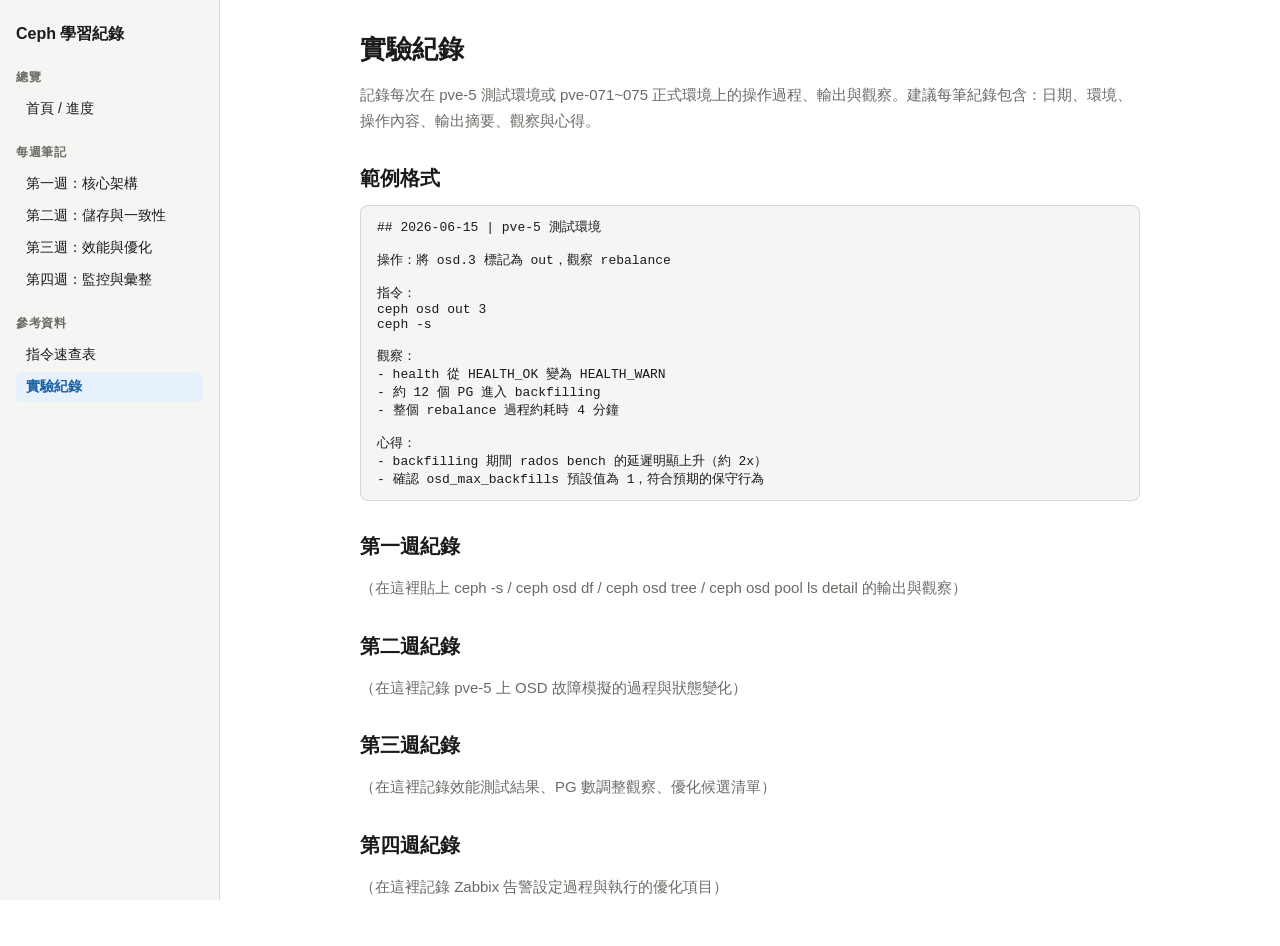
==== lab-log.html @ 33d5a0a0 "Initial commit: Ceph 學習紀錄網站" ====
<!DOCTYPE html>
<html lang="zh-Hant">
<head>
<meta charset="UTF-8">
<meta name="viewport" content="width=device-width, initial-scale=1.0">
<title>實驗紀錄 | Ceph 學習紀錄</title>
<link rel="stylesheet" href="style.css">
</head>
<body>

<aside class="sidebar">
  <h1>Ceph 學習紀錄</h1>
  <nav>
    <ul>
      <li class="group-title">總覽</li>
      <li><a href="index.html">首頁 / 進度</a></li>
      <li class="group-title">每週筆記</li>
      <li><a href="notes/week1.html">第一週：核心架構</a></li>
      <li><a href="notes/week2.html">第二週：儲存與一致性</a></li>
      <li><a href="notes/week3.html">第三週：效能與優化</a></li>
      <li><a href="notes/week4.html">第四週：監控與彙整</a></li>
      <li class="group-title">參考資料</li>
      <li><a href="cheatsheet.html">指令速查表</a></li>
      <li><a href="lab-log.html">實驗紀錄</a></li>
    </ul>
  </nav>
</aside>

<main>
  <h1>實驗紀錄</h1>
  <p class="lead">記錄每次在 pve-5 測試環境或 pve-071~075 正式環境上的操作過程、輸出與觀察。建議每筆紀錄包含：日期、環境、操作內容、輸出摘要、觀察與心得。</p>

  <h2>範例格式</h2>
  <pre><code>## 2026-06-15 | pve-5 測試環境

操作：將 osd.3 標記為 out，觀察 rebalance

指令：
ceph osd out 3
ceph -s

觀察：
- health 從 HEALTH_OK 變為 HEALTH_WARN
- 約 12 個 PG 進入 backfilling
- 整個 rebalance 過程約耗時 4 分鐘

心得：
- backfilling 期間 rados bench 的延遲明顯上升（約 2x）
- 確認 osd_max_backfills 預設值為 1，符合預期的保守行為</code></pre>

  <h2>第一週紀錄</h2>
  <p style="color:var(--text-secondary);">（在這裡貼上 ceph -s / ceph osd df / ceph osd tree / ceph osd pool ls detail 的輸出與觀察）</p>

  <h2>第二週紀錄</h2>
  <p style="color:var(--text-secondary);">（在這裡記錄 pve-5 上 OSD 故障模擬的過程與狀態變化）</p>

  <h2>第三週紀錄</h2>
  <p style="color:var(--text-secondary);">（在這裡記錄效能測試結果、PG 數調整觀察、優化候選清單）</p>

  <h2>第四週紀錄</h2>
  <p style="color:var(--text-secondary);">（在這裡記錄 Zabbix 告警設定過程與執行的優化項目）</p>
</main>

<script src="script.js"></script>
</body>
</html>
---- style.css ----
:root {
  --bg: #ffffff;
  --bg-secondary: #f5f5f3;
  --text: #1a1a1a;
  --text-secondary: #6b6b66;
  --border: rgba(0,0,0,0.12);
  --accent: #185fa5;
  --accent-bg: #e6f1fb;
  --radius: 8px;
  --sidebar-width: 220px;
}

* { box-sizing: border-box; }

body {
  margin: 0;
  font-family: -apple-system, "Segoe UI", "Noto Sans TC", sans-serif;
  color: var(--text);
  background: var(--bg);
  display: flex;
  min-height: 100vh;
}

/* Sidebar */
.sidebar {
  width: var(--sidebar-width);
  flex-shrink: 0;
  background: var(--bg-secondary);
  border-right: 1px solid var(--border);
  padding: 1.5rem 1rem;
  position: sticky;
  top: 0;
  height: 100vh;
  overflow-y: auto;
}

.sidebar h1 {
  font-size: 16px;
  font-weight: 600;
  margin: 0 0 1.5rem;
}

.sidebar nav ul {
  list-style: none;
  padding: 0;
  margin: 0;
}

.sidebar nav .group-title {
  font-size: 12px;
  color: var(--text-secondary);
  text-transform: uppercase;
  letter-spacing: 0.05em;
  margin: 1.25rem 0 0.5rem;
  font-weight: 600;
}

.sidebar nav .group-title:first-child {
  margin-top: 0;
}

.sidebar nav a {
  display: block;
  padding: 6px 10px;
  border-radius: 6px;
  color: var(--text);
  text-decoration: none;
  font-size: 14px;
  margin-bottom: 2px;
}

.sidebar nav a:hover {
  background: rgba(0,0,0,0.05);
}

.sidebar nav a.active {
  background: var(--accent-bg);
  color: var(--accent);
  font-weight: 600;
}

/* Main content */
main {
  flex: 1;
  padding: 2rem 2.5rem;
  max-width: 860px;
  margin: 0 auto;
}

main h1 {
  font-size: 26px;
  margin: 0 0 0.5rem;
}

main h2 {
  font-size: 20px;
  margin: 2rem 0 0.75rem;
}

main h3 {
  font-size: 16px;
  margin: 1.5rem 0 0.5rem;
}

main p, main li {
  line-height: 1.7;
  font-size: 15px;
}

main .lead {
  color: var(--text-secondary);
  font-size: 15px;
  margin-bottom: 1.5rem;
}

code, pre {
  font-family: "SF Mono", Consolas, monospace;
  font-size: 13px;
}

pre {
  background: var(--bg-secondary);
  border: 1px solid var(--border);
  border-radius: var(--radius);
  padding: 0.75rem 1rem;
  overflow-x: auto;
}

code {
  background: var(--bg-secondary);
  padding: 1px 5px;
  border-radius: 4px;
}

pre code {
  background: none;
  padding: 0;
}

table {
  width: 100%;
  border-collapse: collapse;
  font-size: 14px;
  margin: 1rem 0;
}

th, td {
  text-align: left;
  padding: 8px 10px;
  border-bottom: 1px solid var(--border);
}

th {
  font-weight: 600;
  color: var(--text-secondary);
  font-size: 13px;
}

/* Checklist */
.week-block {
  border: 1px solid var(--border);
  border-radius: var(--radius);
  padding: 0.75rem 1rem;
  margin-bottom: 1rem;
}

.week-block h3 {
  margin: 0 0 0.5rem;
  font-size: 14px;
  font-weight: 600;
}

.week-block label {
  display: flex;
  align-items: flex-start;
  gap: 8px;
  font-size: 14px;
  padding: 4px 0;
  cursor: pointer;
}

.week-block input[type="checkbox"] {
  margin-top: 3px;
  flex-shrink: 0;
}

.week-block label.done span {
  text-decoration: line-through;
  opacity: 0.55;
}

/* Progress summary */
.progress-summary {
  display: grid;
  grid-template-columns: repeat(3, 1fr);
  gap: 12px;
  margin-bottom: 1.5rem;
}

.metric-card {
  background: var(--bg-secondary);
  border-radius: var(--radius);
  padding: 1rem;
}

.metric-card .label {
  font-size: 13px;
  color: var(--text-secondary);
  margin: 0 0 4px;
}

.metric-card .value {
  font-size: 24px;
  font-weight: 600;
  margin: 0;
}

/* Badges */
.badge {
  display: inline-block;
  font-size: 12px;
  padding: 2px 8px;
  border-radius: 4px;
  background: var(--accent-bg);
  color: var(--accent);
  font-weight: 600;
}

@media (max-width: 700px) {
  body { flex-direction: column; }
  .sidebar { width: 100%; height: auto; position: relative; }
  main { padding: 1.5rem; }
}
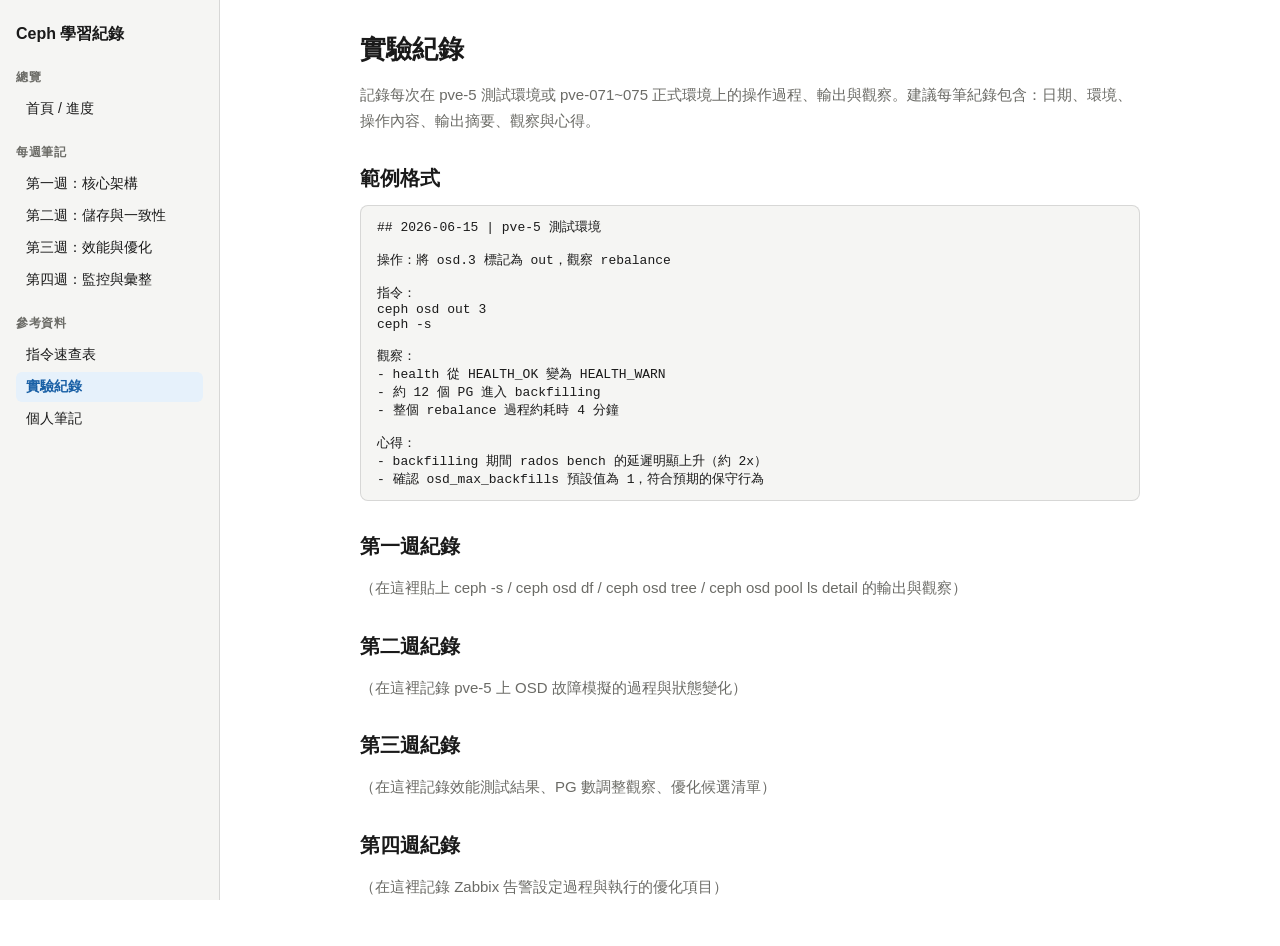
==== commit 8293dab4: "新增個人筆記頁面(my-notes.html)，更新所有頁面側邊欄導覽" ====
--- a/lab-log.html
+++ b/lab-log.html
@@ -22,6 +22,7 @@
       <li class="group-title">參考資料</li>
       <li><a href="cheatsheet.html">指令速查表</a></li>
       <li><a href="lab-log.html">實驗紀錄</a></li>
+      <li><a href="my-notes.html">個人筆記</a></li>
     </ul>
   </nav>
 </aside>
